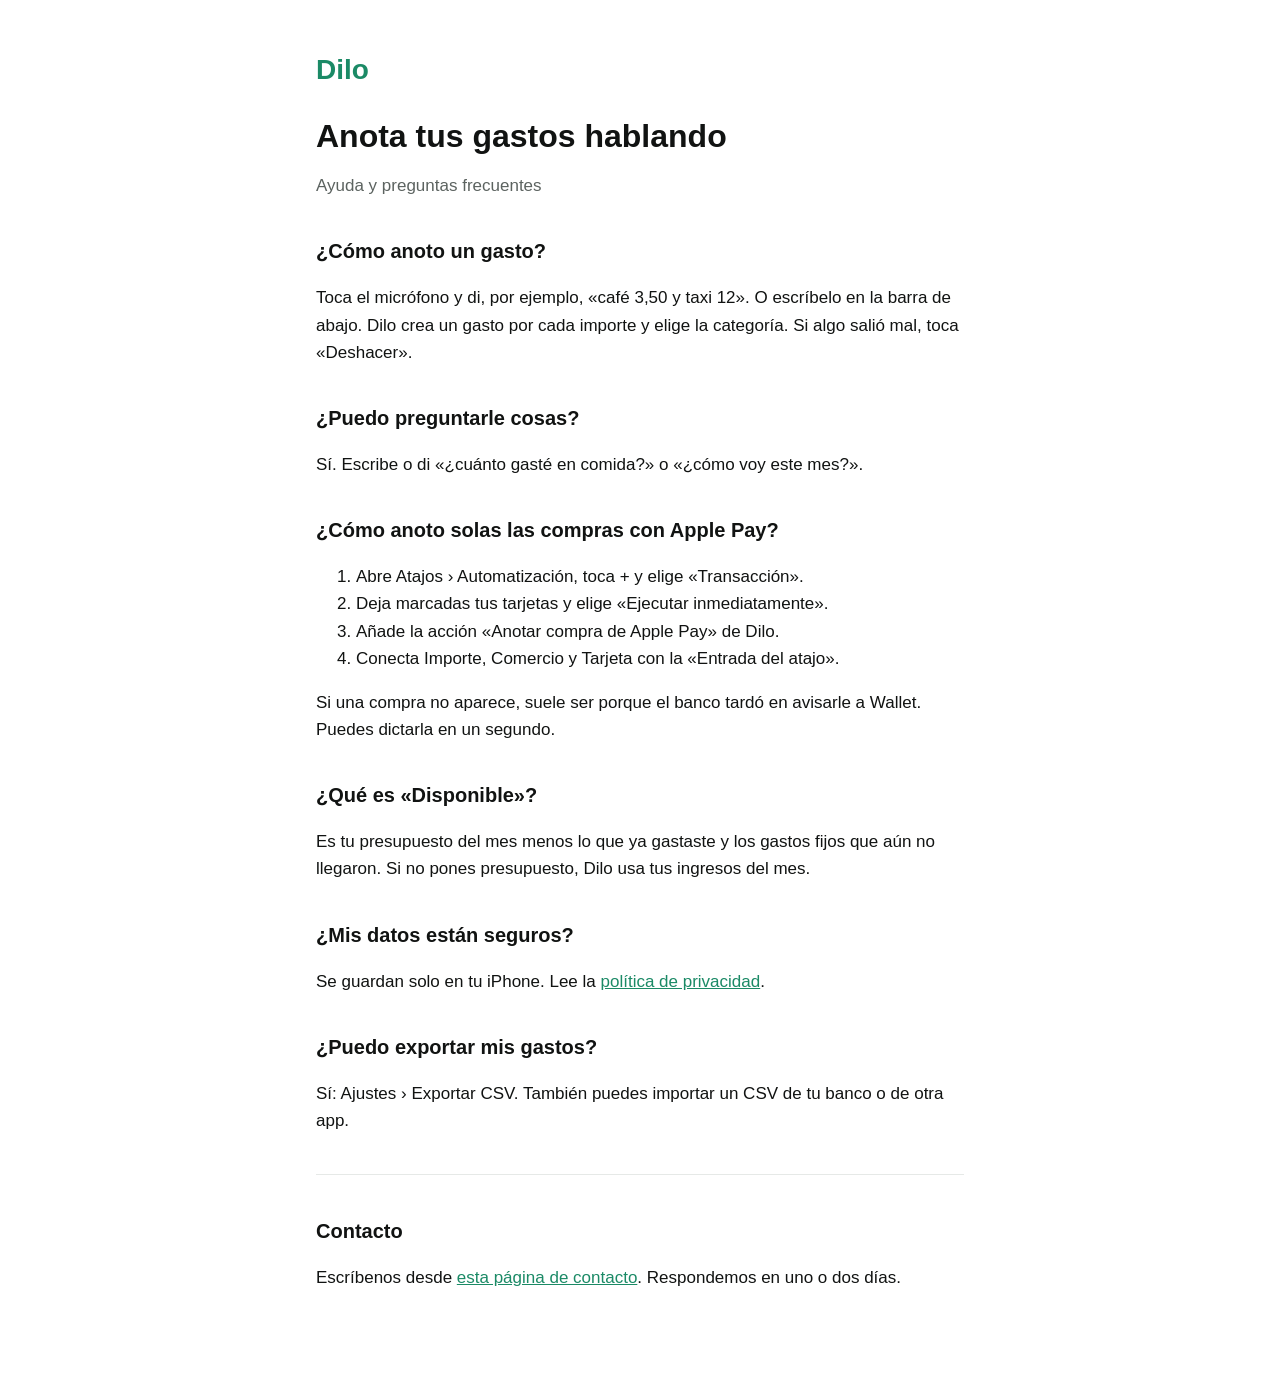
==== ayuda.html @ 377dcd38 "Dilo: páginas de ayuda y privacidad Co-Authored-By: Claude Opus 5.5 <noreply@anthropic.com>" ====
<!doctype html>
<html lang="es">
<head>
<meta charset="utf-8">
<meta name="viewport" content="width=device-width, initial-scale=1">
<title>Ayuda · Dilo</title>
<link rel="stylesheet" href="style.css">
</head>
<body><main>
<span class="brand">Dilo</span>
<h1>Anota tus gastos hablando</h1>
<p class="muted">Ayuda y preguntas frecuentes</p>

<h2>¿Cómo anoto un gasto?</h2>
<p>Toca el micrófono y di, por ejemplo, «café 3,50 y taxi 12». O escríbelo en la barra de abajo. Dilo crea un gasto por cada importe y elige la categoría. Si algo salió mal, toca «Deshacer».</p>

<h2>¿Puedo preguntarle cosas?</h2>
<p>Sí. Escribe o di «¿cuánto gasté en comida?» o «¿cómo voy este mes?».</p>

<h2>¿Cómo anoto solas las compras con Apple Pay?</h2>
<ol>
<li>Abre Atajos › Automatización, toca + y elige «Transacción».</li>
<li>Deja marcadas tus tarjetas y elige «Ejecutar inmediatamente».</li>
<li>Añade la acción «Anotar compra de Apple Pay» de Dilo.</li>
<li>Conecta Importe, Comercio y Tarjeta con la «Entrada del atajo».</li>
</ol>
<p>Si una compra no aparece, suele ser porque el banco tardó en avisarle a Wallet. Puedes dictarla en un segundo.</p>

<h2>¿Qué es «Disponible»?</h2>
<p>Es tu presupuesto del mes menos lo que ya gastaste y los gastos fijos que aún no llegaron. Si no pones presupuesto, Dilo usa tus ingresos del mes.</p>

<h2>¿Mis datos están seguros?</h2>
<p>Se guardan solo en tu iPhone. Lee la <a href="privacidad.html">política de privacidad</a>.</p>

<h2>¿Puedo exportar mis gastos?</h2>
<p>Sí: Ajustes › Exportar CSV. También puedes importar un CSV de tu banco o de otra app.</p>

<hr>
<h2>Contacto</h2>
<p>Escríbenos desde <a href="https://github.com/MniSantiago/dilo-app/issues/new">esta página de contacto</a>. Respondemos en uno o dos días.</p>
</main></body>
</html>
---- style.css ----
:root { --bg:#ffffff; --fg:#111312; --muted:#5c6360; --accent:#1b8a66; --line:#e6e9e7; }
@media (prefers-color-scheme: dark) { :root { --bg:#0d0f0e; --fg:#eef1ef; --muted:#9aa29e; --accent:#41c790; --line:#232826; } }
* { box-sizing: border-box; }
body { margin:0; background:var(--bg); color:var(--fg); font:17px/1.6 -apple-system, BlinkMacSystemFont, "Segoe UI", sans-serif; }
main { max-width: 680px; margin: 0 auto; padding: 48px 16px 80px; }
.brand { font-weight:700; font-size:28px; color:var(--accent); text-decoration:none; }
h1 { font-size:32px; line-height:1.2; margin:24px 0 8px; }
h2 { font-size:20px; margin:36px 0 8px; }
p, li { color:var(--fg); }
.muted { color:var(--muted); }
a { color:var(--accent); }
hr { border:0; border-top:1px solid var(--line); margin:40px 0; }
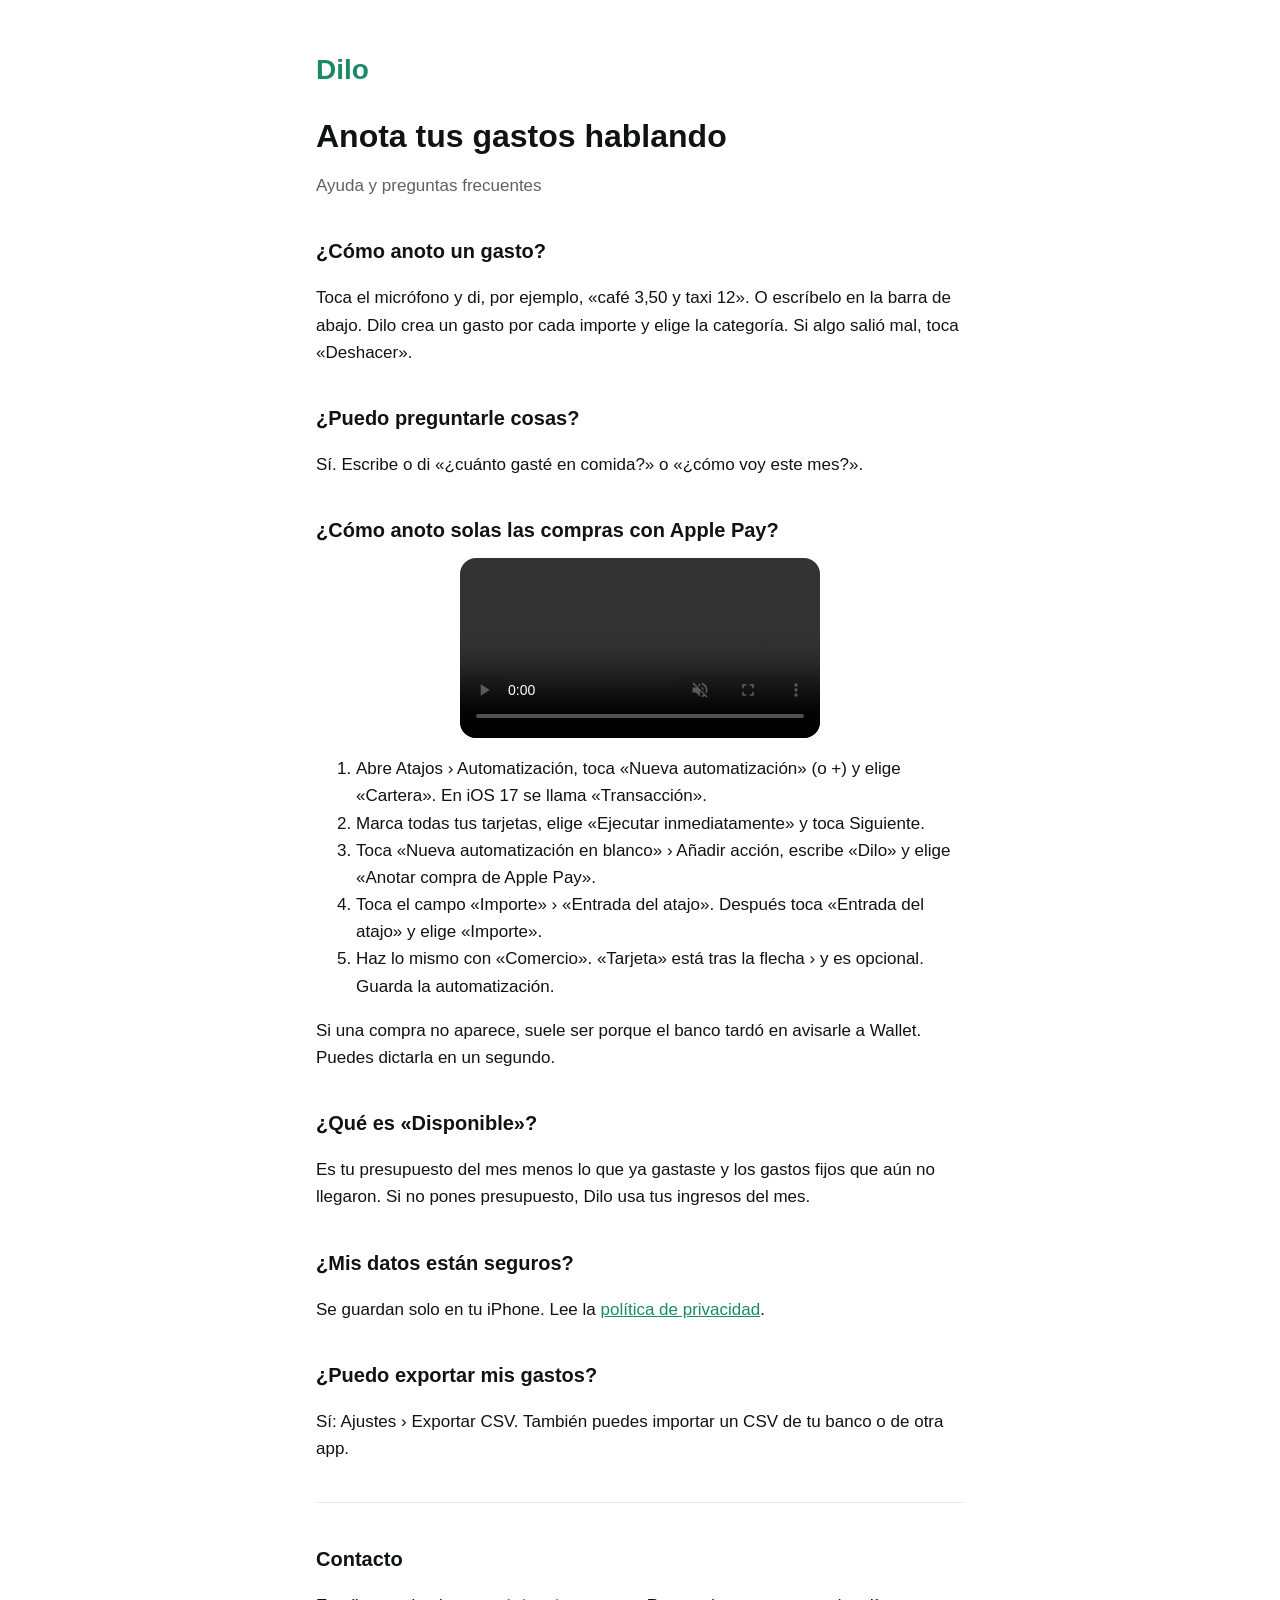
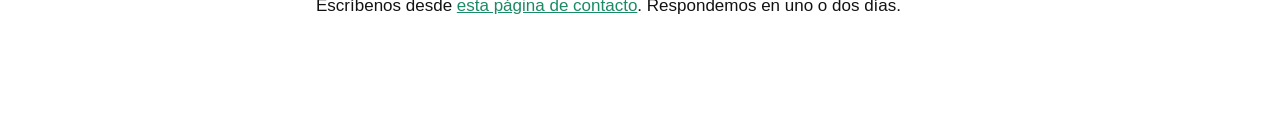
==== commit 659cc8b3: "Ayuda: vídeo del atajo de Apple Pay y pasos con «Cartera» (iOS 26) Co-Authored-By: Claude Opus 5.5 <" ====
--- a/ayuda.html
+++ b/ayuda.html
@@ -18,11 +18,13 @@
 <p>Sí. Escribe o di «¿cuánto gasté en comida?» o «¿cómo voy este mes?».</p>
 
 <h2>¿Cómo anoto solas las compras con Apple Pay?</h2>
+<video src="atajo-apple-pay.mp4" controls muted playsinline preload="metadata" style="width:100%;max-width:360px;display:block;margin:12px auto;border-radius:16px"></video>
 <ol>
-<li>Abre Atajos › Automatización, toca + y elige «Transacción».</li>
-<li>Deja marcadas tus tarjetas y elige «Ejecutar inmediatamente».</li>
-<li>Añade la acción «Anotar compra de Apple Pay» de Dilo.</li>
-<li>Conecta Importe, Comercio y Tarjeta con la «Entrada del atajo».</li>
+<li>Abre Atajos › Automatización, toca «Nueva automatización» (o +) y elige «Cartera». En iOS 17 se llama «Transacción».</li>
+<li>Marca todas tus tarjetas, elige «Ejecutar inmediatamente» y toca Siguiente.</li>
+<li>Toca «Nueva automatización en blanco» › Añadir acción, escribe «Dilo» y elige «Anotar compra de Apple Pay».</li>
+<li>Toca el campo «Importe» › «Entrada del atajo». Después toca «Entrada del atajo» y elige «Importe».</li>
+<li>Haz lo mismo con «Comercio». «Tarjeta» está tras la flecha › y es opcional. Guarda la automatización.</li>
 </ol>
 <p>Si una compra no aparece, suele ser porque el banco tardó en avisarle a Wallet. Puedes dictarla en un segundo.</p>
 
